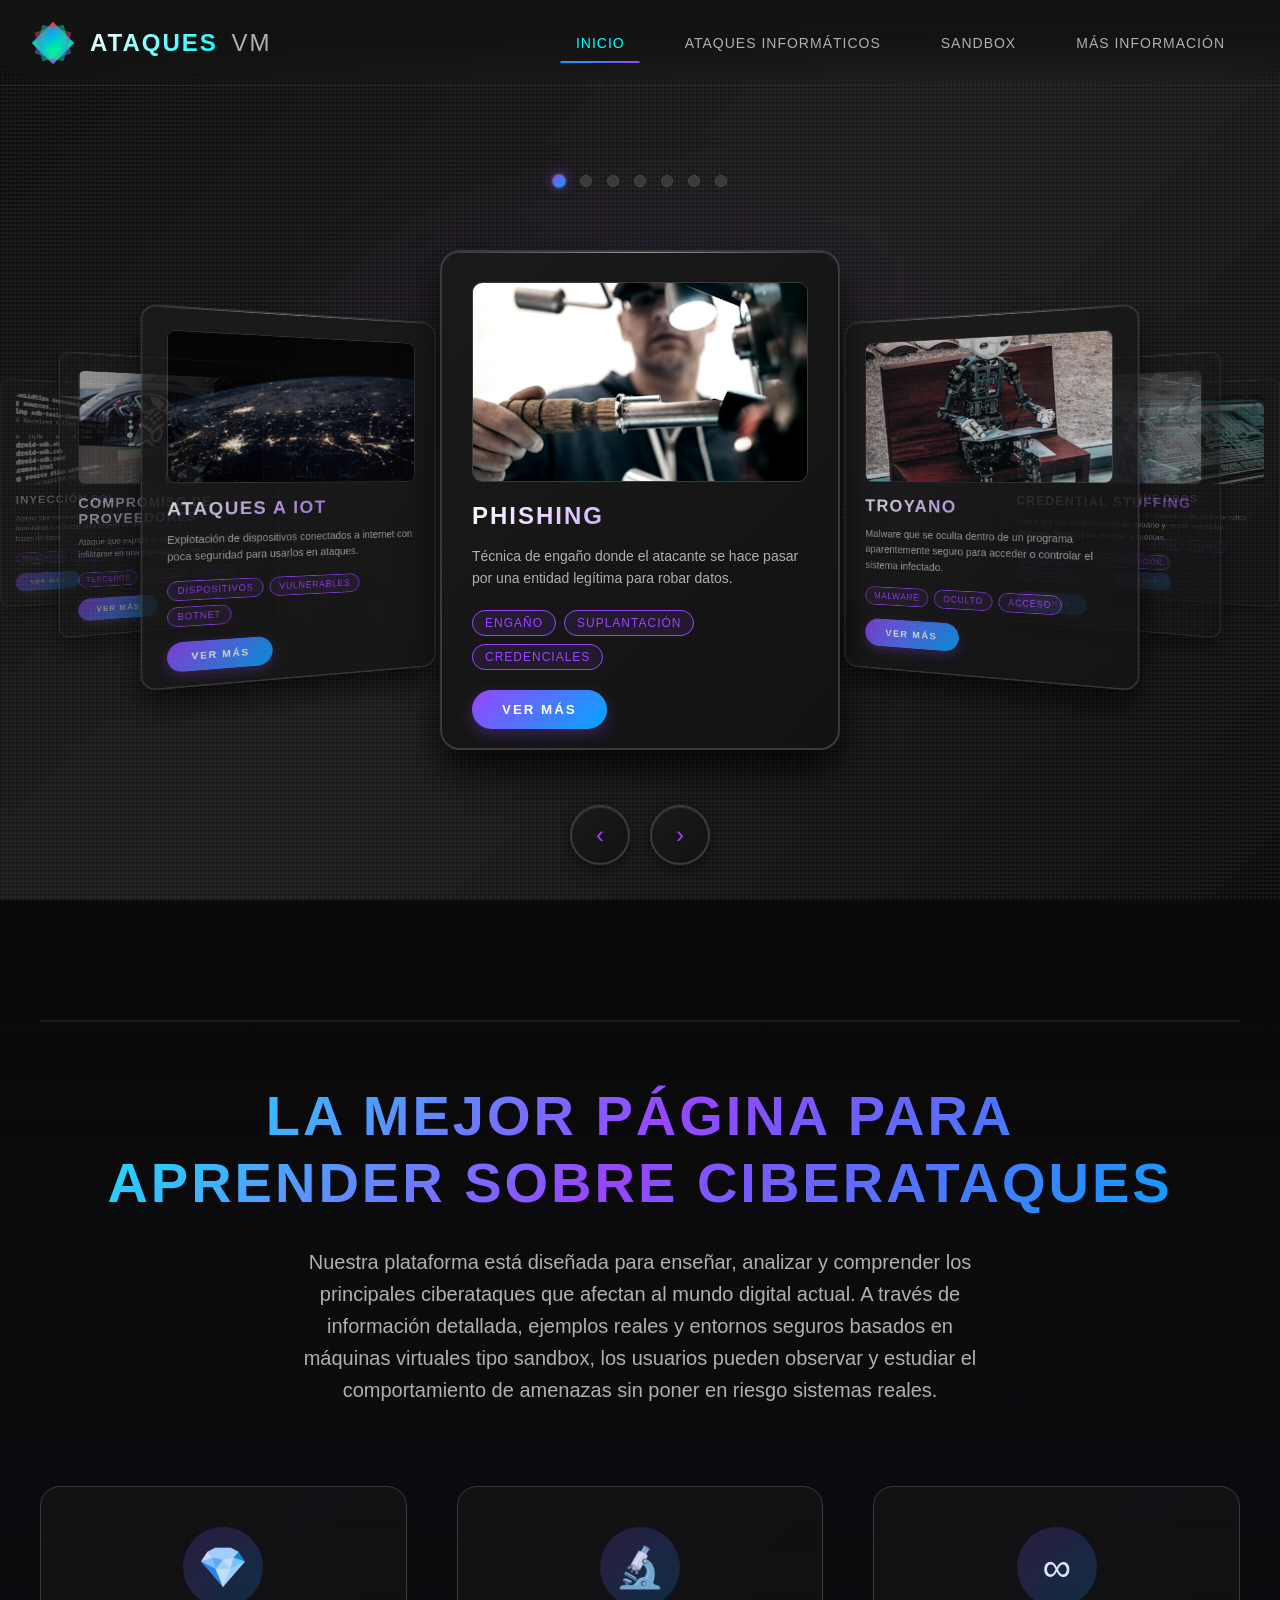
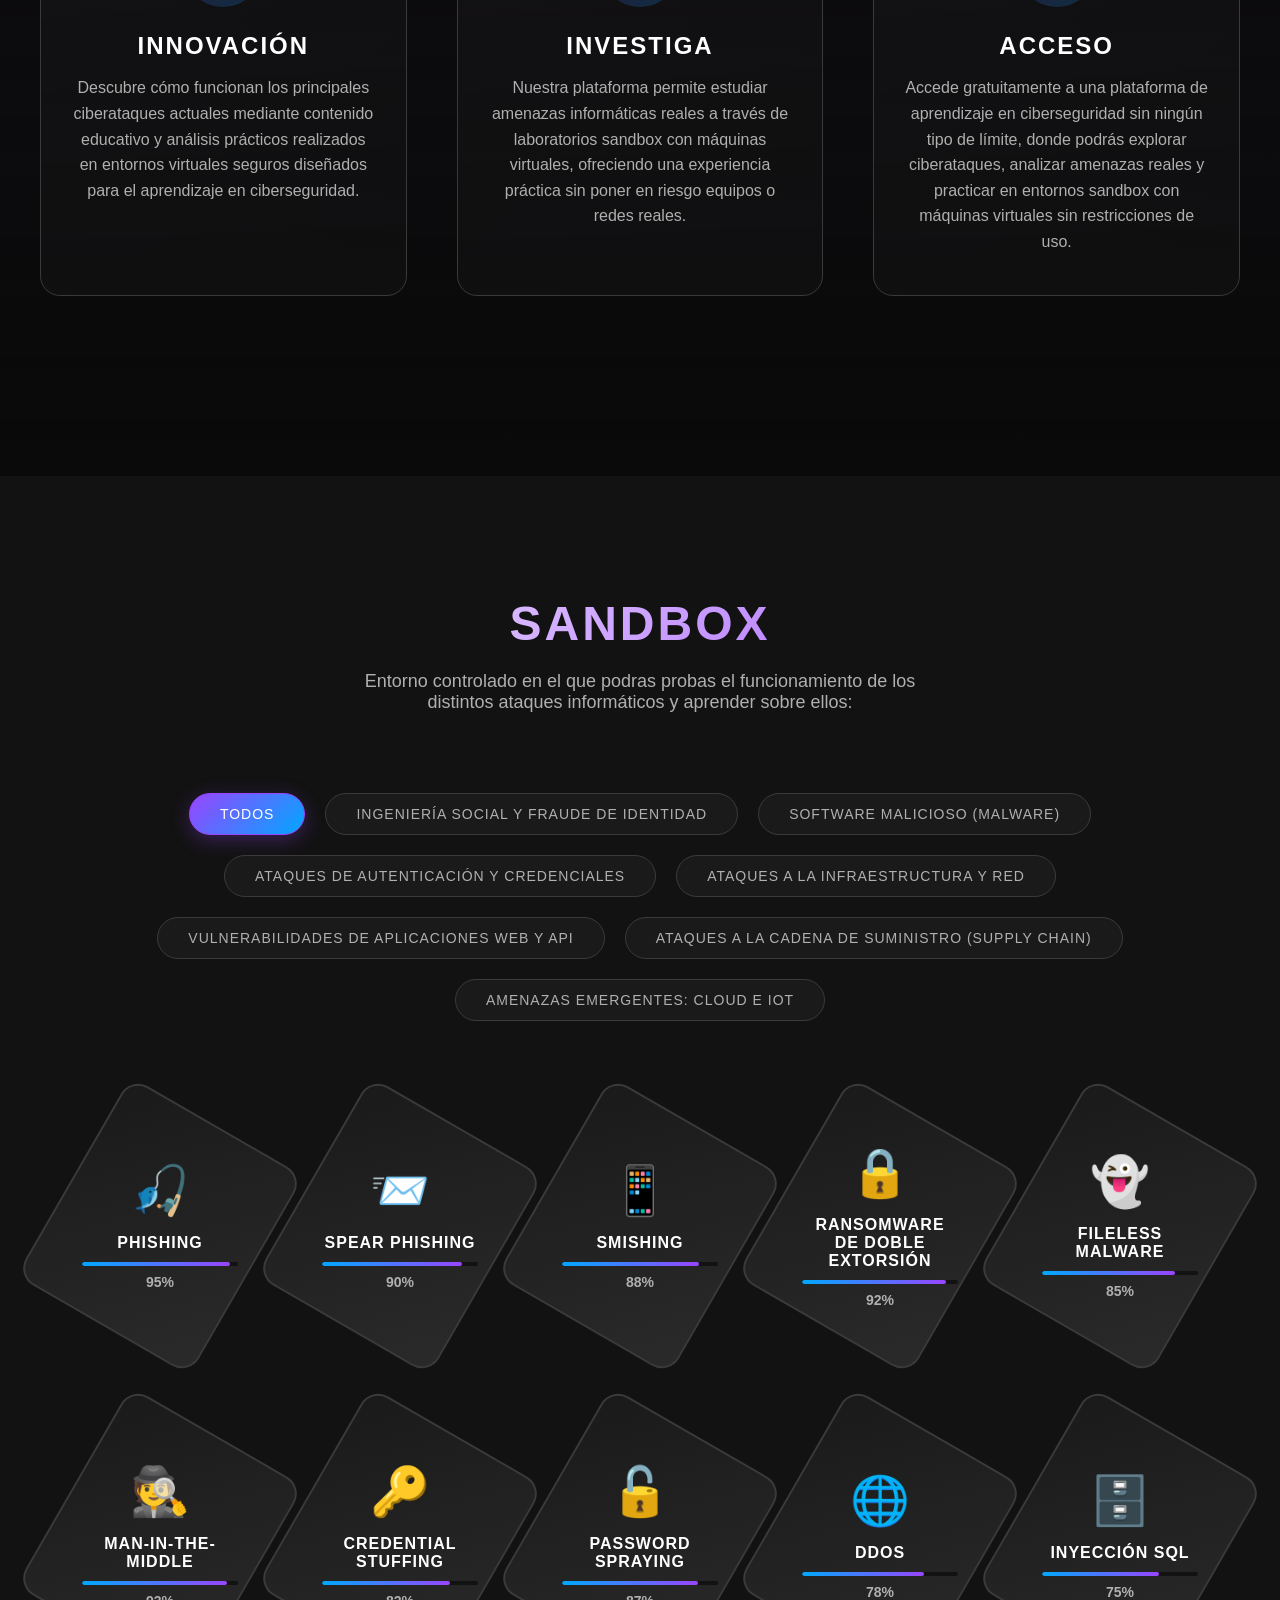
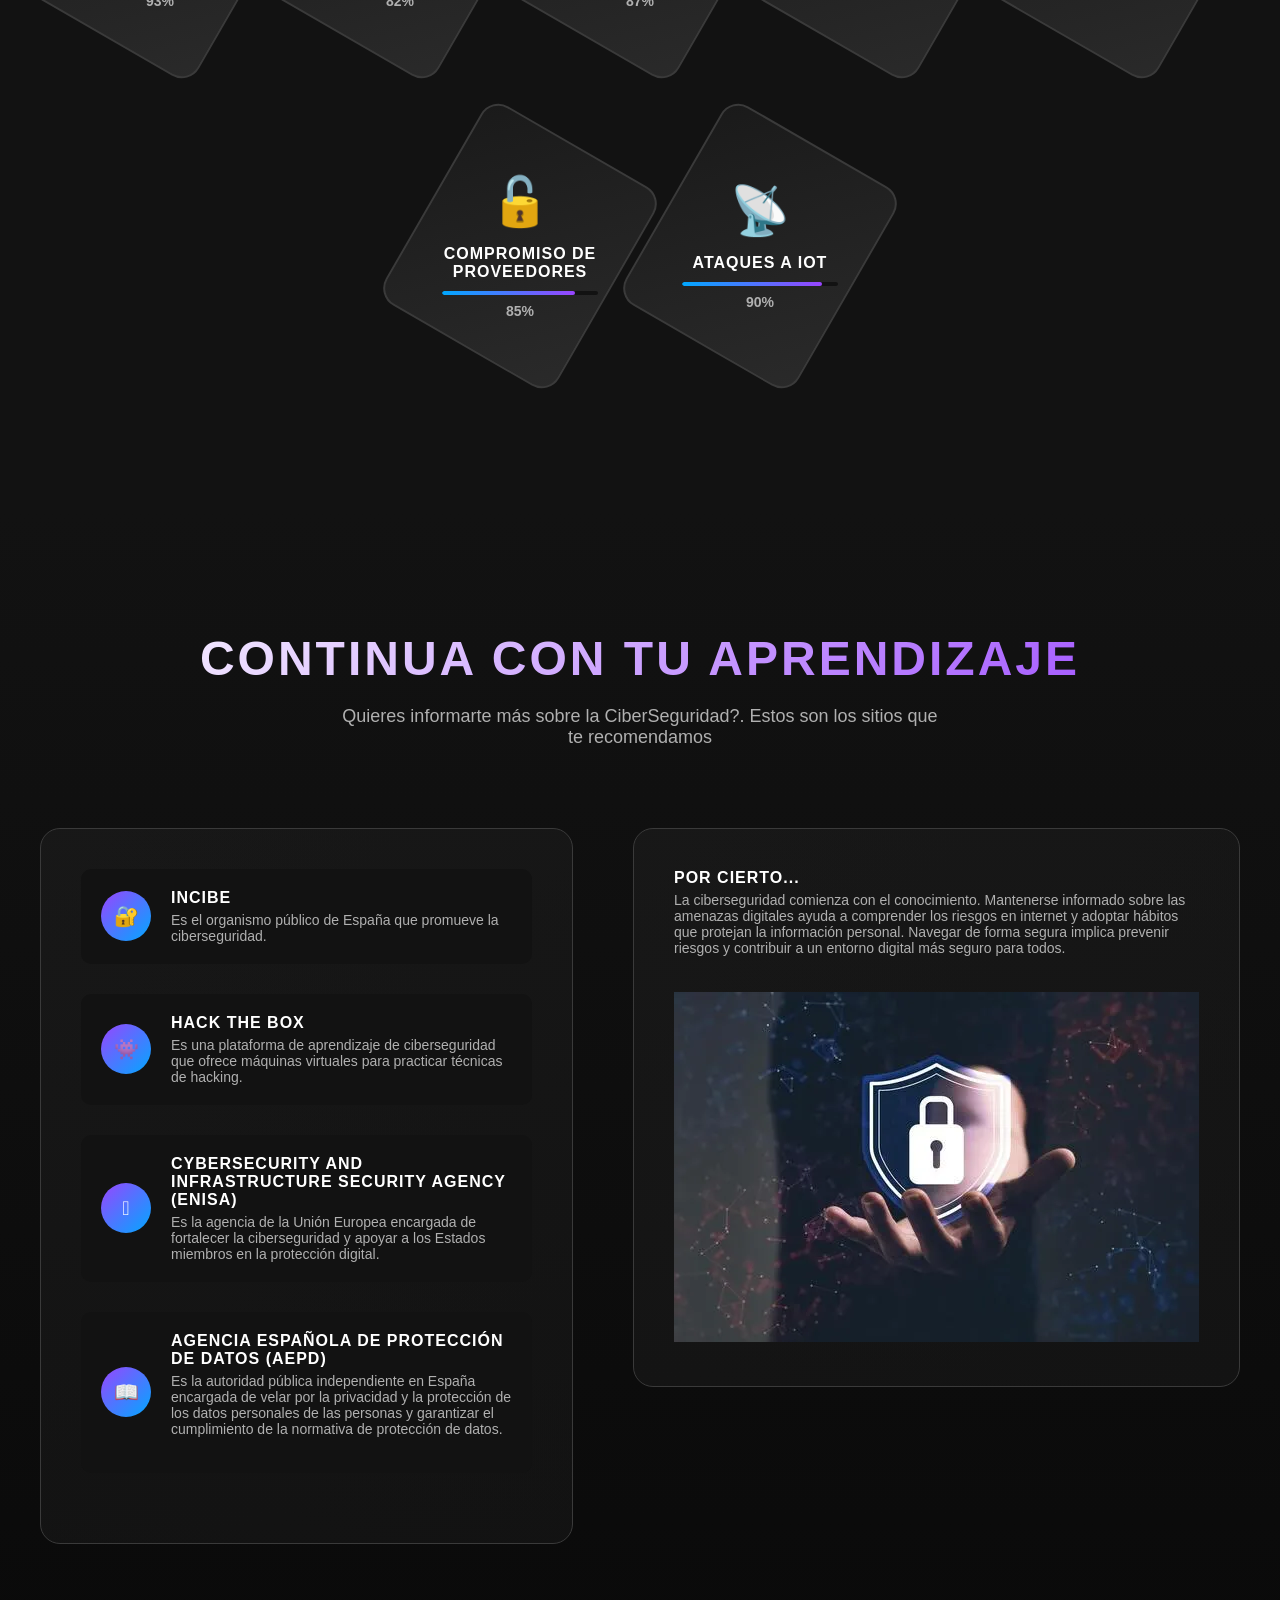
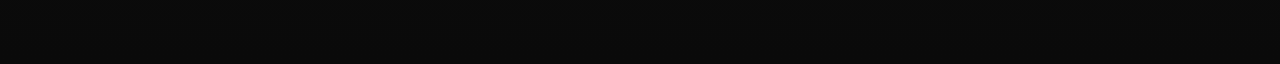
==== index.html @ 15ab9443 "Add files via upload" ====
<!DOCTYPE html>
<html lang="en">
<head>
    <meta charset="UTF-8">
    <meta name="viewport" content="width=device-width, initial-scale=1.0">
    <title>Ataques, Virus y Proteccion</title>
    <link rel="stylesheet" href="CSS.css">
</head>
<body>
    <div class="loader" id="loader">
        <div class="loader-content">
            <div class="loader-prism">
                <div class="prism-face"></div>
                <div class="prism-face"></div>
                <div class="prism-face"></div>
            </div>
            <div style="color: var(--accent-purple); font-size: 18px; text-transform: uppercase; letter-spacing: 3px;">Refracting Reality...</div>
        </div>
    </div>

    <header class="header" id="header">
        <nav class="nav-container">
            <a href="#home" class="logo">
                <div class="logo-icon">
                    <div class="logo-prism">
                        <div class="prism-shape"></div>
                    </div>
                </div>
                <span class="logo-text">
                    <span class="prism">ATAQUES</span>
                    <span class="flux">VM</span>
                </span>
            </a>
            
            <ul class="nav-menu" id="navMenu">
                <li><a href="#inicio" class="nav-link active">Inicio</a></li>
                <li><a href="#ataques" class="nav-link">Ataques Informáticos</a></li>
                <li><a href="#sandbox" class="nav-link">Sandbox</a></li>
                <li><a href="#info" class="nav-link">Más Información</a></li>
            </ul>
            
            <div class="menu-toggle" id="menuToggle">
                <span></span>
                <span></span>
                <span></span>
            </div>
        </nav>
    </header>

    <section class="hero" id="inicio">
        <div class="carousel-container">
            <div class="carousel" id="carousel">
            </div>
            
            <div class="carousel-controls">
                <button class="carousel-btn" id="prevBtn">‹</button>
                <button class="carousel-btn" id="nextBtn">›</button>
            </div>
            
            <div class="carousel-indicators" id="indicators">
            </div>
        </div>
    </section>

    <section class="philosophy-section" id="ataques">
        <div class="philosophy-container">
            <div class="prism-line"></div>
            
            <h2 class="philosophy-headline">
                La mejor página para<br>aprender sobre CiberAtaques
            </h2>
            
            <p class="philosophy-subheading">
                Nuestra plataforma está diseñada para enseñar, analizar y comprender los principales ciberataques que afectan al mundo digital actual. A través de información detallada, ejemplos reales y entornos seguros basados en máquinas virtuales tipo sandbox, los usuarios pueden observar y estudiar el comportamiento de amenazas sin poner en riesgo sistemas reales.
            </p>
            
            <div class="philosophy-pillars">
                <div class="pillar">
                    <div class="pillar-icon">💎</div>
                    <h3 class="pillar-title">Innovación</h3>
                    <p class="pillar-description">
                        Descubre cómo funcionan los principales ciberataques actuales mediante contenido educativo y análisis prácticos realizados en entornos virtuales seguros diseñados para el aprendizaje en ciberseguridad</a>.
                    </p>
                </div>
                
                <div class="pillar">
                    <div class="pillar-icon">🔬</div>
                    <h3 class="pillar-title">Investiga</h3>
                    <p class="pillar-description">
                        Nuestra plataforma permite estudiar amenazas informáticas reales a través de laboratorios sandbox con máquinas virtuales, ofreciendo una experiencia práctica sin poner en riesgo equipos o redes reales</a>.
                    </p>
                </div>
                
                <div class="pillar">
                    <div class="pillar-icon">∞</div>
                    <h3 class="pillar-title">Acceso</h3>
                    <p class="pillar-description">
                       Accede gratuitamente a una plataforma de aprendizaje en ciberseguridad sin ningún tipo de límite, donde podrás explorar ciberataques, analizar amenazas reales y practicar en entornos sandbox con máquinas virtuales sin restricciones de uso</a>.
                    </p>
                </div>
            </div>
            
            <div class="philosophy-particles" id="particles">
            </div>
        </div>
    </section>
    <section class="skills-section" id="sandbox">
        <div class="skills-container">
            <div class="section-header">
                <h2 class="section-title">Sandbox</h2>
                <p class="section-subtitle">Entorno controlado en el que podras probas el funcionamiento de los distintos ataques informáticos y aprender sobre ellos:</p>
            </div>
            
            <div class="skill-categories">
                <div class="category-tab active" data-category="all">Todos</div>
                <div class="category-tab" data-category="AAA">Ingeniería Social y Fraude de Identidad</div>
                <div class="category-tab" data-category="BBB">Software Malicioso (Malware)</div>
                <div class="category-tab" data-category="CCC">Ataques de Autenticación y Credenciales</div>
                <div class="category-tab" data-category="DDD">Ataques a la Infraestructura y Red</div>
                <div class="category-tab" data-category="GGG">Vulnerabilidades de Aplicaciones Web y API</div>
                <div class="category-tab" data-category="EEE">Ataques a la Cadena de Suministro (Supply Chain)</div>
                <div class="category-tab" data-category="FFF">Amenazas Emergentes: Cloud e IoT</div>
            </div>

            <div class="skills-hexagon-grid" id="skillsGrid">
            </div>
        </div>
    </section>

    <section class="contact-section" id="info">
        <div class="section-header">
            <h2 class="section-title">Continua con tu aprendizaje</h2>
            <p class="section-subtitle">Quieres informarte más sobre la CiberSeguridad?. Estos son los sitios que te recomendamos</p>
        </div>
        
        <div class="contact-container">
            <div class="contact-info">
                <a href="https://www.incibe.es/incibe" target="_blank" class="info-item">
                    <div class="info-icon">🔐</div>
                    <div class="info-text">
                        <h4>INCIBE</h4>
                        <p>Es el organismo público de España que promueve la ciberseguridad.</p>
                    </div>
                </a>
                
                <a href="https://hs.hackthebox.com/" target="_blank" class="info-item">
                    <div class="info-icon">👾</div>
                    <div class="info-text">
                        <h4>Hack The Box</h4>
                        <p>Es una plataforma de aprendizaje de ciberseguridad que ofrece máquinas virtuales para practicar técnicas de hacking.</p>
                    </div>
                </a>
                
                <a href="https://www.enisa.europa.eu/" target="_blank" class="info-item">
                    <div class="info-icon">🫆</div>
                    <div class="info-text">
                        <h4>Cybersecurity and Infrastructure Security Agency (ENISA)</h4>
                        <p>Es la agencia de la Unión Europea encargada de fortalecer la ciberseguridad y apoyar a los Estados miembros en la protección digital.</p>
                    </div>
                </a>
                
                <a href="https://www.aepd.es/" target="_blank" class="info-item">
                    <div class="info-icon">📖</div>
                    <div class="info-text">
                        <h4>Agencia Española de Protección de Datos (AEPD)</h4>
                        <p>Es la autoridad pública independiente en España encargada de velar por la privacidad y la protección de los datos personales de las personas y garantizar el cumplimiento de la normativa de protección de datos.</p>
                    </div>
                </a>
            </div>
            
            <form class="contact-form" id="contactForm">
                    <div class="info-text">
                        <h4>Por cierto...</h4>                       
                        <p>La ciberseguridad comienza con el conocimiento. Mantenerse informado sobre las amenazas digitales ayuda a comprender los riesgos en internet y adoptar hábitos que protejan la información personal. Navegar de forma segura implica prevenir riesgos y contribuir a un entorno digital más seguro para todos.</p>
                       <br></br>
                       <img src="images/security2.png" alt="Ataque">
                    </div>
            </form>
        </div>
    </section>
<script src="JS.js"></script>
</body>
</html>
---- CSS.css ----
@charset "utf-8";


* {
	margin: 0;
	padding: 0;
	box-sizing: border-box;
}

:root {
	--primary-black: #0a0a0a;
	--carbon-dark: #121212;
	--carbon-medium: #1a1a1a;
	--carbon-light: #2a2a2a;
	--metal-dark: #3a3a3a;
	--metal-light: #4a4a4a;
	--accent-red: #ff3333;
	--accent-blue: #00a8ff;
	--accent-green: #00ff88;
	--accent-purple: #9945ff;
	--accent-cyan: #00ffff;
	--text-primary: #ffffff;
	--text-secondary: #b0b0b0;
	--text-dim: #808080;
}

html {
	scroll-behavior: smooth;
}

body {
	font-family: 'Orbitron', 'Rajdhani', sans-serif;
	background: var(--primary-black);
	color: var(--text-primary);
	overflow-x: hidden;
	position: relative;
}

body::before {
	content: '';
	position: fixed;
	top: 0;
	left: 0;
	width: 100%;
	height: 100%;
	background:
		repeating-linear-gradient(0deg,
			transparent,
			transparent 2px,
			rgba(255, 255, 255, 0.03) 2px,
			rgba(255, 255, 255, 0.03) 4px),
		repeating-linear-gradient(90deg,
			transparent,
			transparent 2px,
			rgba(255, 255, 255, 0.03) 2px,
			rgba(255, 255, 255, 0.03) 4px),
		linear-gradient(135deg,
			var(--primary-black) 0%,
			var(--carbon-dark) 25%,
			var(--carbon-medium) 50%,
			var(--carbon-dark) 75%,
			var(--primary-black) 100%);
	z-index: -2;
}


body::after {
	content: '';
	position: fixed;
	top: 0;
	left: 0;
	width: 100%;
	height: 100%;
	background-image:
		linear-gradient(rgba(255, 51, 51, 0.05) 2px, transparent 2px),
		linear-gradient(90deg, rgba(255, 51, 51, 0.05) 2px, transparent 2px);
	background-size: 150px 150px;
	animation: gridMove 20s linear infinite;
	z-index: -1;
	opacity: 0.5;
}

@keyframes gridMove {
	0% {
		transform: translate(0, 0);
	}

	100% {
		transform: translate(150px, 150px);
	}
}


.loader {
	position: fixed;
	top: 0;
	left: 0;
	width: 100%;
	height: 100vh;
	background: var(--primary-black);
	display: flex;
	justify-content: center;
	align-items: center;
	z-index: 10000;
	transition: opacity 0.5s, visibility 0.5s;
}

.loader.hidden {
	opacity: 0;
	visibility: hidden;
}

.loader-content {
	text-align: center;
}

.loader-prism {
	width: 100px;
	height: 100px;
	position: relative;
	margin: 0 auto 30px;
}

.prism-face {
	position: absolute;
	width: 100%;
	height: 100%;
	border: 2px solid transparent;
	transform-origin: center;
	animation: prismRotate 3s linear infinite;
}

.prism-face:nth-child(1) {
	border-image: linear-gradient(45deg, var(--accent-red), var(--accent-blue)) 1;
	animation-delay: 0s;
}

.prism-face:nth-child(2) {
	border-image: linear-gradient(45deg, var(--accent-blue), var(--accent-green)) 1;
	transform: rotate(60deg);
	animation-delay: 0.2s;
}

.prism-face:nth-child(3) {
	border-image: linear-gradient(45deg, var(--accent-green), var(--accent-purple)) 1;
	transform: rotate(120deg);
	animation-delay: 0.4s;
}

@keyframes prismRotate {
	0% {
		transform: rotate(0deg) scale(1);
	}

	50% {
		transform: rotate(180deg) scale(1.2);
	}

	100% {
		transform: rotate(360deg) scale(1);
	}
}

.header {
	position: fixed;
	top: 0;
	width: 100%;
	background: linear-gradient(180deg,
			rgba(18, 18, 18, 0.98) 0%,
			rgba(18, 18, 18, 0.9) 50%,
			rgba(18, 18, 18, 0) 100%);
	backdrop-filter: blur(20px);
	border-bottom: 1px solid rgba(255, 255, 255, 0.1);
	z-index: 1000;
	transition: all 0.3s ease;
}

.header.scrolled {
	background: rgba(18, 18, 18, 0.98);
	backdrop-filter: blur(30px);
	box-shadow: 0 10px 30px rgba(0, 0, 0, 0.8);
}

.nav-container {
	max-width: 1400px;
	margin: 0 auto;
	display: flex;
	justify-content: space-between;
	align-items: center;
	padding: 20px 30px;
}

.logo {
	display: flex;
	align-items: center;
	text-decoration: none;
	position: relative;
}

.logo-icon {
	width: 45px;
	height: 45px;
	margin-right: 15px;
	position: relative;
}

.logo-prism {
	width: 100%;
	height: 100%;
	position: relative;
	display: flex;
	align-items: center;
	justify-content: center;
}

.prism-shape {
	width: 30px;
	height: 30px;
	position: relative;
	transform: rotate(45deg);
	background: linear-gradient(135deg,
			var(--accent-red) 0%,
			var(--accent-blue) 33%,
			var(--accent-green) 66%,
			var(--accent-purple) 100%);
	animation: prismShine 3s ease-in-out infinite;
}

@keyframes prismShine {

	0%,
	100% {
		filter: brightness(1) hue-rotate(0deg);
		transform: rotate(45deg) scale(1);
	}

	50% {
		filter: brightness(1.5) hue-rotate(10deg);
		transform: rotate(45deg) scale(1.1);
	}
}

.prism-shape::before,
.prism-shape::after {
	content: '';
	position: absolute;
	width: 100%;
	height: 100%;
	background: inherit;
	opacity: 0.5;
}

.prism-shape::before {
	transform: rotate(60deg);
}

.prism-shape::after {
	transform: rotate(-60deg);
}

.logo-text {
	font-size: 24px;
	font-weight: 900;
	letter-spacing: 2px;
	text-transform: uppercase;
}

.logo-text .prism {
	background: linear-gradient(135deg, var(--text-primary), var(--accent-cyan));
	-webkit-background-clip: text;
	-webkit-text-fill-color: transparent;
	background-clip: text;
}

.logo-text .flux {
	color: var(--text-secondary);
	font-weight: 300;
	margin-left: 5px;
}

.nav-menu {
	display: flex;
	list-style: none;
	gap: 10px;
	align-items: center;
}

.nav-menu a {
	color: var(--text-secondary);
	text-decoration: none;
	padding: 12px 25px;
	transition: all 0.3s ease;
	position: relative;
	text-transform: uppercase;
	font-weight: 500;
	letter-spacing: 1px;
	font-size: 14px;
}

.nav-menu a::before {
	content: '';
	position: absolute;
	bottom: 0;
	left: 50%;
	transform: translateX(-50%);
	width: 0;
	height: 2px;
	background: linear-gradient(90deg, var(--accent-blue), var(--accent-purple));
	transition: width 0.3s ease;
}

.nav-menu a:hover {
	color: var(--text-primary);
}

.nav-menu a:hover::before,
.nav-menu a.active::before {
	width: 80%;
}

.nav-menu a.active {
	color: var(--accent-cyan);
}

.menu-toggle {
	display: none;
	flex-direction: column;
	cursor: pointer;
	padding: 5px;
}

.menu-toggle span {
	width: 30px;
	height: 3px;
	background: linear-gradient(90deg, var(--accent-blue), var(--accent-purple));
	margin: 3px 0;
	transition: 0.3s;
	border-radius: 2px;
}

.menu-toggle.active span:nth-child(1) {
	transform: rotate(-45deg) translate(-5px, 6px);
}

.menu-toggle.active span:nth-child(2) {
	opacity: 0;
}

.menu-toggle.active span:nth-child(3) {
	transform: rotate(45deg) translate(-5px, -6px);
}

.hero {
	min-height: 100vh;
	display: flex;
	align-items: center;
	justify-content: center;
	position: relative;
	padding: 120px 20px 80px;
	background: radial-gradient(ellipse at center,
			rgba(153, 69, 255, 0.1) 0%,
			transparent 50%);
}

.carousel-container {
	width: 100%;
	max-width: 1600px;
	height: 650px;
	perspective: 1200px;
	position: relative;
	padding-top: 60px;
}

.carousel {
	width: 100%;
	height: 100%;
	position: relative;
	transform-style: preserve-3d;
}

.carousel-item {
	position: absolute;
	width: 400px;
	height: 500px;
	left: 50%;
	top: 50%;
	transform-style: preserve-3d;
	transition: all 0.8s cubic-bezier(0.4, 0.0, 0.2, 1);
	cursor: pointer;
	transform-origin: center center;
}

.carousel-item .card {
	width: 100%;
	height: 100%;
	background: linear-gradient(135deg, var(--carbon-medium), var(--carbon-dark));
	border: 2px solid var(--metal-dark);
	border-radius: 20px;
	padding: 30px;
	position: relative;
	overflow: hidden;
	box-shadow:
		0 20px 40px rgba(0, 0, 0, 0.8),
		inset 0 1px 0 rgba(255, 255, 255, 0.1);
}

.carousel-item .card::before {
	content: '';
	position: absolute;
	top: 0;
	left: 0;
	right: 0;
	height: 1px;
	background: linear-gradient(90deg,
			transparent,
			rgba(255, 255, 255, 0.5),
			transparent);
	animation: scanline 3s linear infinite;
}

@keyframes scanline {
	0% {
		transform: translateY(0);
	}

	100% {
		transform: translateY(500px);
	}
}

.card-number {
	position: absolute;
	top: 20px;
	right: 30px;
	font-size: 72px;
	font-weight: 900;
	color: rgba(153, 69, 255, 0.1);
	font-family: 'Orbitron', monospace;
}

.card-image {
	width: 100%;
	height: 200px;
	background: var(--carbon-dark);
	border-radius: 10px;
	margin-bottom: 20px;
	overflow: hidden;
	position: relative;
	border: 1px solid var(--metal-dark);
}

.card-image img {
	width: 100%;
	height: 100%;
	object-fit: cover;
	filter: grayscale(50%) contrast(1.2);
	transition: all 0.5s ease;
}

.carousel-item:hover .card-image img {
	filter: grayscale(0%) contrast(1.3);
	transform: scale(1.1);
}

.card-title {
	font-size: 24px;
	font-weight: 700;
	margin-bottom: 15px;
	text-transform: uppercase;
	letter-spacing: 2px;
	background: linear-gradient(135deg, var(--text-primary), var(--accent-purple));
	-webkit-background-clip: text;
	-webkit-text-fill-color: transparent;
	background-clip: text;
}

.card-description {
	color: var(--text-secondary);
	line-height: 1.6;
	margin-bottom: 20px;
	font-size: 14px;
}

.card-tech {
	display: flex;
	flex-wrap: wrap;
	gap: 8px;
	margin-bottom: 20px;
}

.tech-badge {
	padding: 5px 12px;
	background: rgba(153, 69, 255, 0.1);
	border: 1px solid var(--accent-purple);
	border-radius: 20px;
	font-size: 12px;
	color: var(--accent-purple);
	text-transform: uppercase;
	letter-spacing: 1px;
}

.card-cta {
	padding: 12px 30px;
	background: linear-gradient(135deg, var(--accent-purple), var(--accent-blue));
	border: none;
	border-radius: 30px;
	color: var(--text-primary);
	font-weight: 700;
	text-transform: uppercase;
	letter-spacing: 2px;
	cursor: pointer;
	transition: all 0.3s ease;
	box-shadow: 0 5px 15px rgba(153, 69, 255, 0.3);
}

.card-cta:hover {
	transform: translateY(-2px);
	box-shadow: 0 8px 25px rgba(153, 69, 255, 0.5);
}

.carousel-controls {
	position: absolute;
	bottom: -70px;
	left: 50%;
	transform: translateX(-50%);
	display: flex;
	gap: 20px;
	z-index: 100;
}

.carousel-btn {
	width: 60px;
	height: 60px;
	background: linear-gradient(135deg, var(--carbon-medium), var(--carbon-dark));
	border: 2px solid var(--metal-dark);
	border-radius: 50%;
	color: var(--accent-purple);
	font-size: 24px;
	cursor: pointer;
	transition: all 0.3s ease;
	display: flex;
	align-items: center;
	justify-content: center;
	box-shadow:
		0 5px 15px rgba(0, 0, 0, 0.5),
		inset 0 1px 0 rgba(255, 255, 255, 0.1);
}

.carousel-btn:hover {
	border-color: var(--accent-purple);
	box-shadow:
		0 8px 25px rgba(153, 69, 255, 0.3),
		inset 0 1px 0 rgba(255, 255, 255, 0.2);
	transform: scale(1.1);
}

.carousel-indicators {
	position: absolute;
	top: 30px;
	left: 50%;
	transform: translateX(-50%);
	display: flex;
	gap: 15px;
	z-index: 100;
}

.indicator {
	width: 12px;
	height: 12px;
	background: var(--metal-dark);
	border: 1px solid var(--metal-light);
	border-radius: 50%;
	cursor: pointer;
	transition: all 0.3s ease;
}

.indicator.active {
	background: linear-gradient(135deg, var(--accent-purple), var(--accent-blue));
	box-shadow: 0 0 10px rgba(153, 69, 255, 0.5);
	transform: scale(1.3);
}

.philosophy-section {
	padding: 120px 30px;
	background: linear-gradient(180deg,
			var(--primary-black) 0%,
			rgba(153, 69, 255, 0.02) 50%,
			var(--primary-black) 100%);
	position: relative;
	overflow: hidden;
}

.philosophy-container {
	max-width: 1200px;
	margin: 0 auto;
	text-align: center;
}

.prism-line {
	width: 100%;
	height: 2px;
	margin: 0 auto 60px;
	position: relative;
	overflow: hidden;
	background: var(--carbon-medium);
}

.prism-line::before {
	content: '';
	position: absolute;
	top: 0;
	left: -100%;
	width: 100%;
	height: 100%;
	background: linear-gradient(90deg,
			transparent,
			var(--accent-red) 20%,
			var(--accent-blue) 40%,
			var(--accent-green) 60%,
			var(--accent-purple) 80%,
			transparent);

	animation: prismSweep 4s ease-in-out infinite;
}

@keyframes prismSweep {
	0% {
		left: -100%;
	}

	100% {
		left: 100%;
	}
}

.philosophy-headline {
	font-size: 56px;
	font-weight: 900;
	text-transform: uppercase;
	letter-spacing: 3px;
	margin-bottom: 30px;
	line-height: 1.2;
	background: linear-gradient(135deg,
			var(--accent-cyan) 0%,
			var(--accent-purple) 25%,
			var(--accent-blue) 50%,
			var(--accent-green) 75%,
			var(--accent-cyan) 100%);
	-webkit-background-clip: text;
	-webkit-text-fill-color: transparent;
	background-clip: text;
	background-size: 200% 200%;
	animation: gradientFlow 5s ease infinite;
}

@keyframes gradientFlow {
	0% {
		background-position: 0% 50%;
	}

	50% {
		background-position: 100% 50%;
	}

	100% {
		background-position: 0% 50%;
	}
}

.philosophy-subheading {
	font-size: 20px;
	color: var(--text-secondary);
	max-width: 700px;
	margin: 0 auto 80px;
	line-height: 1.6;
	font-weight: 300;
}

.philosophy-pillars {
	display: grid;
	grid-template-columns: repeat(auto-fit, minmax(300px, 1fr));
	gap: 50px;
	margin-bottom: 60px;
}

.pillar {
	position: relative;
	padding: 40px 30px;
	background: linear-gradient(135deg,
			rgba(42, 42, 42, 0.2),
			rgba(26, 26, 26, 0.3));
	border: 1px solid var(--metal-dark);
	border-radius: 20px;
	transition: all 0.4s ease;
	overflow: hidden;
}

.pillar::before {
	content: '';
	position: absolute;
	top: 0;
	left: 0;
	width: 100%;
	height: 2px;
	background: linear-gradient(90deg,
			var(--accent-purple),
			var(--accent-blue),
			var(--accent-green));
	transform: scaleX(0);
	transition: transform 0.4s ease;
}

.pillar:hover::before {
	transform: scaleX(1);
}

.pillar:hover {
	transform: translateY(-10px);
	border-color: var(--accent-purple);
	box-shadow: 0 20px 40px rgba(153, 69, 255, 0.2);
	background: linear-gradient(135deg,
			rgba(153, 69, 255, 0.05),
			rgba(26, 26, 26, 0.3));
}

.pillar-icon {
	width: 80px;
	height: 80px;
	margin: 0 auto 25px;
	display: flex;
	align-items: center;
	justify-content: center;
	font-size: 40px;
	position: relative;
}

.pillar-icon::before {
	content: '';
	position: absolute;
	width: 100%;
	height: 100%;
	background: linear-gradient(135deg, var(--accent-purple), var(--accent-blue));
	border-radius: 50%;
	opacity: 0.2;
	animation: pulse 3s ease-in-out infinite;
}

@keyframes pulse {

	0%,
	100% {
		transform: scale(1);
		opacity: 0.2;
	}

	50% {
		transform: scale(1.2);
		opacity: 0.1;
	}
}

.pillar-title {
	font-size: 24px;
	font-weight: 700;
	text-transform: uppercase;
	letter-spacing: 2px;
	margin-bottom: 15px;
	color: var(--text-primary);
}

.pillar-description {
	font-size: 16px;
	color: var(--text-secondary);
	line-height: 1.6;
}
.pillar-description a {
	color: var(--accent-cyan);
	text-decoration: none;
	transition: all 0.3s ease;
	position: relative;
}

.pillar-description a::after {
	content: '';
	position: absolute;
	bottom: -2px;
	left: 0;
	width: 0;
	height: 1px;
	background: var(--accent-cyan);
	transition: width 0.3s ease;
}

.pillar-description a:hover {
	color: var(--accent-purple);
}

.pillar-description a:hover::after {
	width: 100%;
}

.philosophy-particles {
	position: absolute;
	width: 100%;
	height: 100%;
	top: 0;
	left: 0;
	overflow: hidden;
	pointer-events: none;
}

.particle {
	position: absolute;
	width: 4px;
	height: 4px;
	background: linear-gradient(135deg, var(--accent-cyan), var(--accent-purple));
	border-radius: 50%;
	opacity: 0;
	animation: float-particle 20s infinite linear;
}

@keyframes float-particle {
	0% {
		transform: translateY(0) rotate(0deg);
		opacity: 0;
	}

	5% {
		opacity: 1;
	}

	95% {
		opacity: 1;
	}

	100% {
		transform: translateY(-100vh) rotate(720deg);
		opacity: 0;
	}
}

.stats-section {
	padding: 120px 30px;
	background: linear-gradient(180deg,
			var(--primary-black) 0%,
			var(--carbon-dark) 50%,
			var(--primary-black) 100%);
	position: relative;
}

.stats-grid {
	max-width: 1200px;
	margin: 0 auto;
	display: grid;
	grid-template-columns: repeat(auto-fit, minmax(250px, 1fr));
	gap: 40px;
}

.stat-card {
	background: linear-gradient(135deg,
			rgba(42, 42, 42, 0.5),
			rgba(26, 26, 26, 0.8));
	border: 1px solid var(--metal-dark);
	border-radius: 15px;
	padding: 40px 30px;
	text-align: center;
	position: relative;
	overflow: hidden;
	transition: all 0.3s ease;
}

.stat-card::before {
	content: '';
	position: absolute;
	top: 0;
	left: -100%;
	width: 100%;
	height: 2px;
	background: linear-gradient(90deg,
			transparent,
			var(--accent-purple),
			transparent);
	animation: none;
}

.stat-card:hover::before {
	animation: slideRight 0.5s ease forwards;
}

@keyframes slideRight {
	0% {
		left: -100%;
	}

	100% {
		left: 100%;
	}
}

.stat-card:hover {
	transform: translateY(-5px);
	border-color: var(--accent-purple);
	box-shadow: 0 15px 35px rgba(153, 69, 255, 0.2);
}

.stat-icon {
	width: 80px;
	height: 80px;
	background: linear-gradient(135deg, var(--accent-purple), var(--accent-blue));
	border-radius: 50%;
	display: flex;
	align-items: center;
	justify-content: center;
	margin: 0 auto 20px;
	font-size: 36px;
	color: var(--text-primary);
	box-shadow: 0 10px 25px rgba(153, 69, 255, 0.3);
}

.stat-number {
	font-size: 48px;
	font-weight: 900;
	color: var(--text-primary);
	margin-bottom: 10px;
	font-family: 'Orbitron', monospace;
}

.stat-label {
	font-size: 14px;
	color: var(--text-secondary);
	text-transform: uppercase;
	letter-spacing: 2px;
	margin-bottom: 15px;
}

.stat-description {
	font-size: 13px;
	color: var(--text-dim);
	line-height: 1.5;
	padding: 0 10px;
}

.skills-section {
	padding: 120px 30px;
	background: var(--carbon-dark);
	position: relative;
	overflow: hidden;
}

.skills-container {
	max-width: 1200px;
	margin: 0 auto;
}

.section-header {
	text-align: center;
	margin-bottom: 80px;
}

.section-title {
	font-size: 48px;
	font-weight: 900;
	text-transform: uppercase;
	letter-spacing: 3px;
	margin-bottom: 20px;
	background: linear-gradient(135deg, var(--text-primary), var(--accent-purple));
	-webkit-background-clip: text;
	-webkit-text-fill-color: transparent;
	background-clip: text;
}

.section-subtitle {
	color: var(--text-secondary);
	font-size: 18px;
	max-width: 600px;
	margin: 0 auto;
}

.skills-hexagon-grid {
	display: flex;
	flex-wrap: wrap;
	justify-content: center;
	gap: 20px;
	margin-top: 60px;
}

.skill-hexagon {
	width: 200px;
	height: 230px;
	position: relative;
	margin: 30px 10px;
	cursor: pointer;
	transition: all 0.3s ease;
}

.skill-hexagon:hover {
	transform: translateY(-10px);
}

.hexagon-inner {
	width: 100%;
	height: 100%;
	position: relative;
	transform: rotate(30deg);
	overflow: hidden;
	border-radius: 20px;
	background: linear-gradient(135deg, var(--carbon-medium), var(--carbon-light));
	border: 2px solid var(--metal-dark);
}

.skill-hexagon:hover .hexagon-inner {
	border-color: var(--accent-purple);
	box-shadow: 0 0 30px rgba(153, 69, 255, 0.5);
}

.hexagon-content {
	position: absolute;
	width: 100%;
	height: 100%;
	top: 0;
	left: 0;
	transform: rotate(-30deg);
	display: flex;
	flex-direction: column;
	align-items: center;
	justify-content: center;
	padding: 20px;
}

.skill-icon-hex {
	font-size: 48px;
	margin-bottom: 15px;
	color: var(--accent-purple);
	animation: float 3s ease-in-out infinite;
}

@keyframes float {

	0%,
	100% {
		transform: translateY(0);
	}

	50% {
		transform: translateY(-10px);
	}
}

.skill-name-hex {
	font-size: 16px;
	font-weight: 700;
	text-transform: uppercase;
	letter-spacing: 1px;
	color: var(--text-primary);
	margin-bottom: 10px;
	text-align: center;
}

.skill-level {
	width: 100%;
	height: 4px;
	background: var(--carbon-dark);
	border-radius: 2px;
	overflow: hidden;
	position: relative;
}

.skill-level-fill {
	height: 100%;
	background: linear-gradient(90deg, var(--accent-blue), var(--accent-purple));
	border-radius: 2px;
	position: relative;
	animation: fillLevel 2s ease-out;
}

@keyframes fillLevel {
	0% {
		width: 0;
	}
}

.skill-percentage-hex {
	font-size: 14px;
	color: var(--text-secondary);
	margin-top: 8px;
	font-weight: 600;
}

.skill-categories {
	display: flex;
	justify-content: center;
	gap: 20px;
	margin-bottom: 40px;
	flex-wrap: wrap;
}

.category-tab {
	padding: 12px 30px;
	background: var(--carbon-medium);
	border: 1px solid var(--metal-dark);
	border-radius: 30px;
	color: var(--text-secondary);
	cursor: pointer;
	transition: all 0.3s ease;
	text-transform: uppercase;
	font-size: 14px;
	letter-spacing: 1px;
}

.category-tab:hover {
	background: rgba(153, 69, 255, 0.1);
	border-color: var(--accent-purple);
	color: var(--text-primary);
}

.category-tab.active {
	background: linear-gradient(135deg, var(--accent-purple), var(--accent-blue));
	border-color: var(--accent-purple);
	color: var(--text-primary);
	box-shadow: 0 5px 20px rgba(153, 69, 255, 0.3);
}

.contact-section {
	padding: 120px 30px;
	background: linear-gradient(180deg,
			var(--carbon-dark) 0%,
			var(--primary-black) 100%);
	position: relative;
}

.contact-container {
	max-width: 1200px;
	margin: 0 auto;
	display: grid;
	grid-template-columns: 1fr 1fr;
	gap: 60px;
	align-items: start;
}

.contact-info {
	padding: 40px;
	background: linear-gradient(135deg,
			rgba(42, 42, 42, 0.3),
			rgba(26, 26, 26, 0.5));
	border: 1px solid var(--metal-dark);
	border-radius: 20px;
}

.info-item {
	display: flex;
	align-items: center;
	margin-bottom: 30px;
	padding: 20px;
	background: var(--carbon-dark);
	border-radius: 10px;
	transition: all 0.3s ease;
	text-decoration: none;
	cursor: pointer;
	position: relative;
	overflow: hidden;
}

.info-item::before {
	content: '';
	position: absolute;
	top: 0;
	left: -100%;
	width: 100%;
	height: 100%;
	background: linear-gradient(90deg,
			transparent,
			rgba(153, 69, 255, 0.1),
			transparent);
	transition: left 0.5s ease;
}

.info-item:hover::before {
	left: 100%;
}

.info-item:hover {
	transform: translateX(10px);
	background: rgba(153, 69, 255, 0.1);
	box-shadow: 0 5px 20px rgba(153, 69, 255, 0.2);
}

a.info-item {
	color: inherit;
	text-decoration: none;
}

.info-icon {
	width: 50px;
	height: 50px;
	background: linear-gradient(135deg, var(--accent-purple), var(--accent-blue));
	border-radius: 50%;
	display: flex;
	align-items: center;
	justify-content: center;
	margin-right: 20px;
	color: var(--text-primary);
	font-size: 20px;
	flex-shrink: 0;
	transition: all 0.3s ease;
}

.info-item:hover .info-icon {
	transform: scale(1.1) rotate(10deg);
	box-shadow: 0 8px 25px rgba(153, 69, 255, 0.4);
}

.info-text h4 {
	color: var(--text-primary);
	margin-bottom: 5px;
	font-size: 16px;
	text-transform: uppercase;
	letter-spacing: 1px;
	transition: all 0.3s ease;
}

.info-item:hover .info-text h4 {
	color: var(--accent-cyan);
}

.info-text p {
	color: var(--text-secondary);
	font-size: 14px;
	transition: all 0.3s ease;
}

.info-item:hover .info-text p {
	color: var(--text-primary);
}

.info-item[target="_blank"] .info-text p::after {
	content: ' ↗';
	font-size: 12px;
	opacity: 0;
	transition: opacity 0.3s ease;
}

.info-item[target="_blank"]:hover .info-text p::after {
	opacity: 1;
}

.contact-form {
	padding: 40px;
	background: linear-gradient(135deg,
			rgba(42, 42, 42, 0.3),
			rgba(26, 26, 26, 0.5));
	border: 1px solid var(--metal-dark);
	border-radius: 20px;
}

.form-group {
	margin-bottom: 25px;
}

.form-group label {
	display: block;
	color: var(--text-secondary);
	margin-bottom: 10px;
	text-transform: uppercase;
	font-size: 12px;
	letter-spacing: 1px;
}

.form-group input,
.form-group textarea {
	width: 100%;
	padding: 15px;
	background: var(--carbon-dark);
	border: 1px solid var(--metal-dark);
	border-radius: 8px;
	color: var(--text-primary);
	font-size: 14px;
	transition: all 0.3s ease;
}

.form-group input:focus,
.form-group textarea:focus {
	outline: none;
	border-color: var(--accent-purple);
	box-shadow: 0 0 10px rgba(153, 69, 255, 0.2);
}

.form-group textarea {
	resize: vertical;
	min-height: 120px;
}

.submit-btn {
	width: 100%;
	padding: 15px;
	background: linear-gradient(135deg, var(--accent-purple), var(--accent-blue));
	border: none;
	border-radius: 8px;
	color: var(--text-primary);
	font-size: 16px;
	font-weight: 700;
	text-transform: uppercase;
	letter-spacing: 2px;
	cursor: pointer;
	transition: all 0.3s ease;
	box-shadow: 0 5px 15px rgba(153, 69, 255, 0.3);
}

.submit-btn:hover {
	transform: translateY(-3px);
	box-shadow: 0 8px 25px rgba(153, 69, 255, 0.5);
}

/* Footer */
.footer {
	padding: 60px 30px 30px;
	background: var(--primary-black);
	border-top: 1px solid var(--metal-dark);
	position: relative;
}

.footer-content {
	max-width: 1200px;
	margin: 0 auto;
	display: grid;
	grid-template-columns: 2fr 1fr 1fr 1fr;
	gap: 40px;
	margin-bottom: 40px;
}

.footer-brand {
	display: flex;
	flex-direction: column;
	gap: 20px;
}

.footer-logo {
	display: flex;
	align-items: center;
	margin-bottom: 15px;
}

.footer-description {
	color: var(--text-secondary);
	line-height: 1.6;
	font-size: 14px;
}

.footer-social {
	display: flex;
	gap: 15px;
}

.social-icon {
	width: 40px;
	height: 40px;
	background: var(--carbon-medium);
	border: 1px solid var(--metal-dark);
	border-radius: 50%;
	display: flex;
	align-items: center;
	justify-content: center;
	color: var(--text-secondary);
	text-decoration: none;
	transition: all 0.3s ease;
}

.social-icon:hover {
	background: linear-gradient(135deg, var(--accent-purple), var(--accent-blue));
	border-color: var(--accent-purple);
	color: var(--text-primary);
	transform: translateY(-3px);
	box-shadow: 0 5px 15px rgba(153, 69, 255, 0.3);
}

.footer-section h4 {
	color: var(--text-primary);
	margin-bottom: 20px;
	text-transform: uppercase;
	letter-spacing: 1px;
	font-size: 16px;
}

.footer-links {
	display: flex;
	flex-direction: column;
	gap: 10px;
}

.footer-links a {
	color: var(--text-secondary);
	text-decoration: none;
	transition: all 0.3s ease;
	font-size: 14px;
}

.footer-links a:hover {
	color: var(--accent-purple);
	padding-left: 10px;
}

.footer-bottom {
	padding-top: 30px;
	border-top: 1px solid var(--metal-dark);
	display: flex;
	justify-content: space-between;
	align-items: center;
	max-width: 1200px;
	margin: 0 auto;
}

.copyright {
	color: var(--text-dim);
	font-size: 14px;
}

.footer-credits {
	color: var(--text-dim);
	font-size: 14px;
}

.footer-credits a {
	color: var(--accent-purple);
	text-decoration: none;
}

.footer-credits a:hover {
	text-decoration: underline;
}

@media (max-width: 1024px) {
	.carousel-item {
		width: 350px;
		height: 480px;
	}

	.carousel-controls {
		bottom: -60px;
	}

	.card-image {
		height: 170px;
	}

	.card-title {
		font-size: 22px;
	}

	.card-description {
		font-size: 13px;
	}

	.philosophy-pillars {
		grid-template-columns: 1fr;
	}

	.contact-container {
		grid-template-columns: 1fr;
	}

	.footer-content {
		grid-template-columns: repeat(2, 1fr);
	}
}

@media (max-width: 768px) {
	.menu-toggle {
		display: flex;
	}

	.nav-menu {
		position: fixed;
		left: -100%;
		top: 85px;
		flex-direction: column;
		background: rgba(18, 18, 18, 0.98);
		width: 100%;
		text-align: center;
		transition: 0.3s;
		padding: 40px 0;
		border-bottom: 1px solid var(--metal-dark);
		gap: 0;
	}

	.nav-menu li {
		margin: 15px 0;
	}

	.nav-menu a {
		display: block;
		padding: 15px 30px;
		font-size: 16px;
	}

	.nav-menu.active {
		left: 0;
	}

	.carousel-item {
		width: 300px;
		height: 460px;
	}

	.carousel-item .card {
		padding: 20px;
	}

	.card-image {
		height: 150px;
		margin-bottom: 15px;
	}

	.card-title {
		font-size: 20px;
		margin-bottom: 12px;
	}

	.card-description {
		font-size: 13px;
		margin-bottom: 15px;
	}

	.card-tech {
		margin-bottom: 15px;
		gap: 6px;
	}

	.tech-badge {
		padding: 4px 10px;
		font-size: 11px;
	}

	.card-number {
		font-size: 50px;
		top: 15px;
		right: 20px;
	}

	.card-cta {
		padding: 10px 25px;
		font-size: 14px;
	}

	.carousel-controls {
		bottom: -60px;
		gap: 15px;
	}

	.carousel-btn {
		width: 50px;
		height: 50px;
		font-size: 20px;
	}

	.carousel-indicators {
		top: 20px;
		gap: 12px;
	}

	.indicator {
		width: 10px;
		height: 10px;
	}

	.philosophy-headline {
		font-size: 36px;
	}

	.section-title {
		font-size: 32px;
	}

	.stats-grid {
		grid-template-columns: 1fr;
	}

	.skill-hexagon {
		width: 150px;
		height: 170px;
		margin: 20px 5px;
	}

	.skill-icon-hex {
		font-size: 36px;
	}

	.skill-name-hex {
		font-size: 14px;
	}

	.footer-content {
		grid-template-columns: 1fr;
		text-align: center;
	}

	.footer-bottom {
		flex-direction: column;
		gap: 20px;
		text-align: center;
	}
}
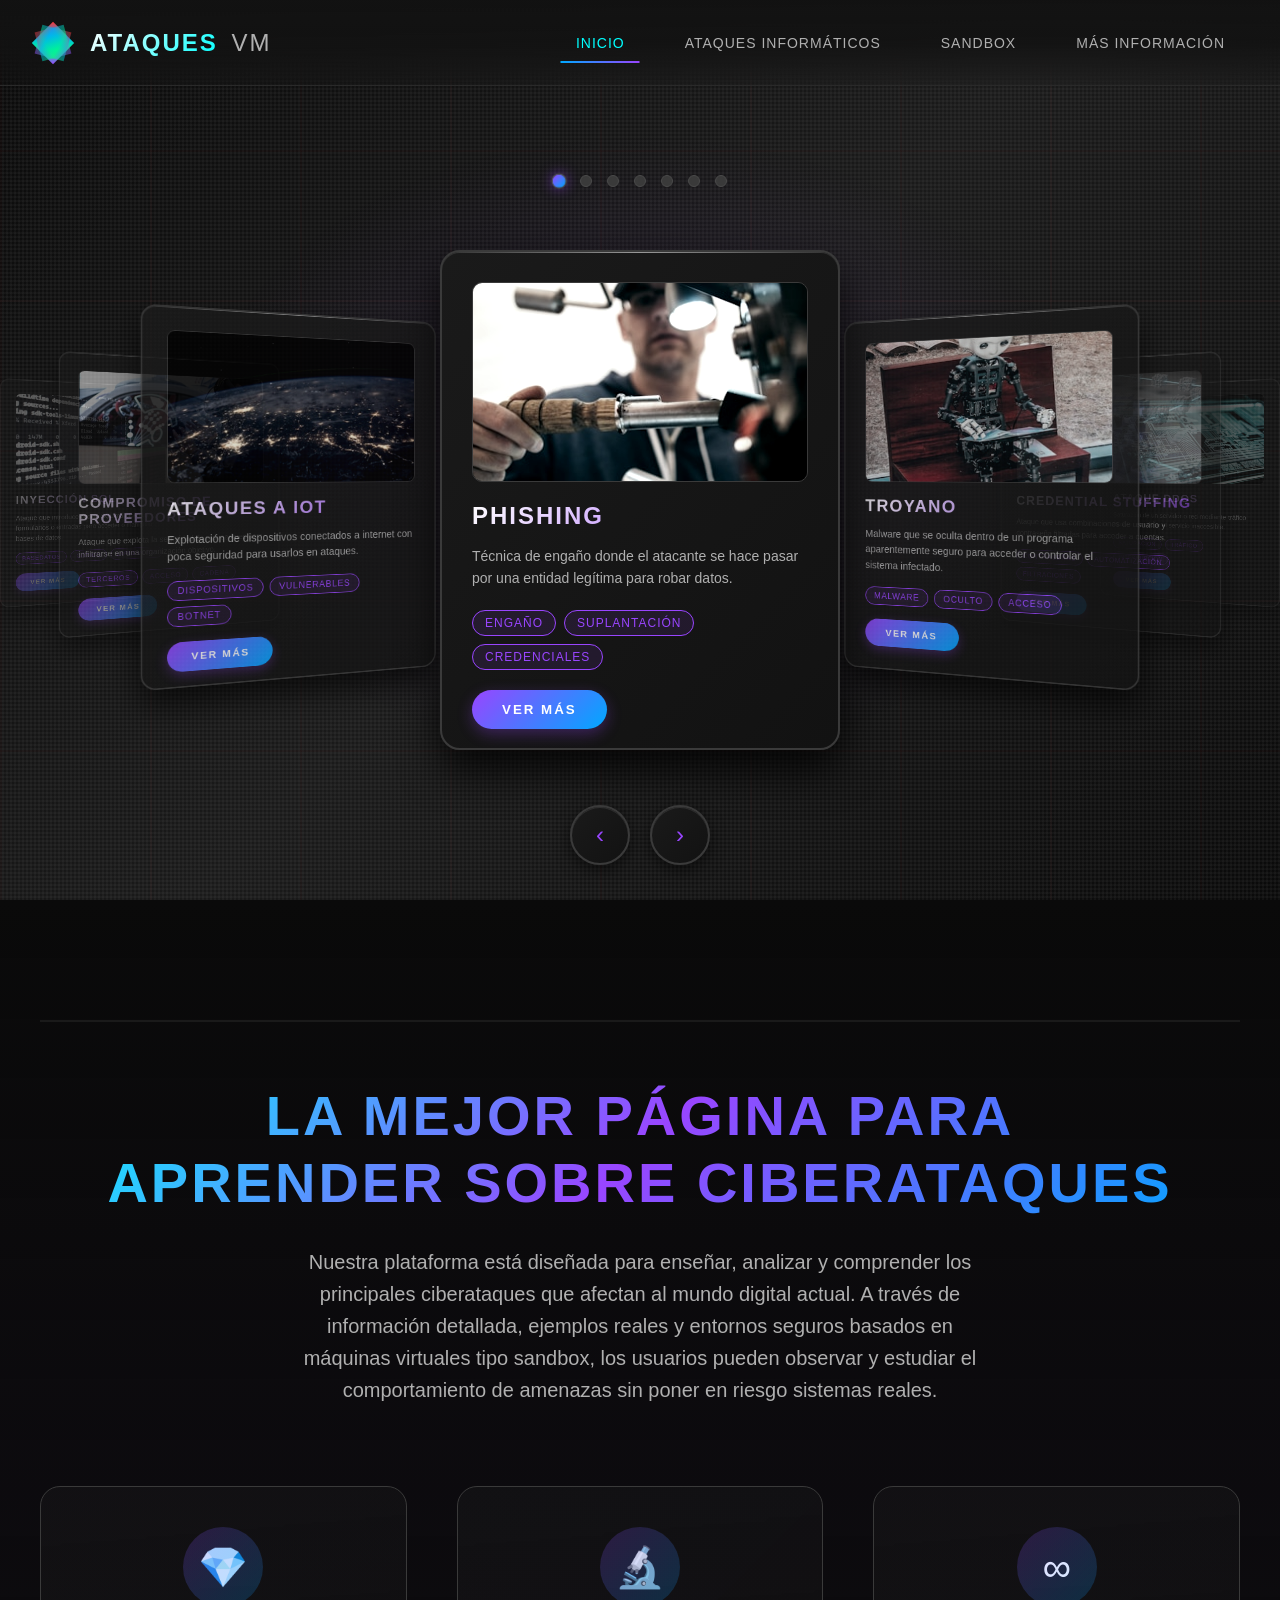
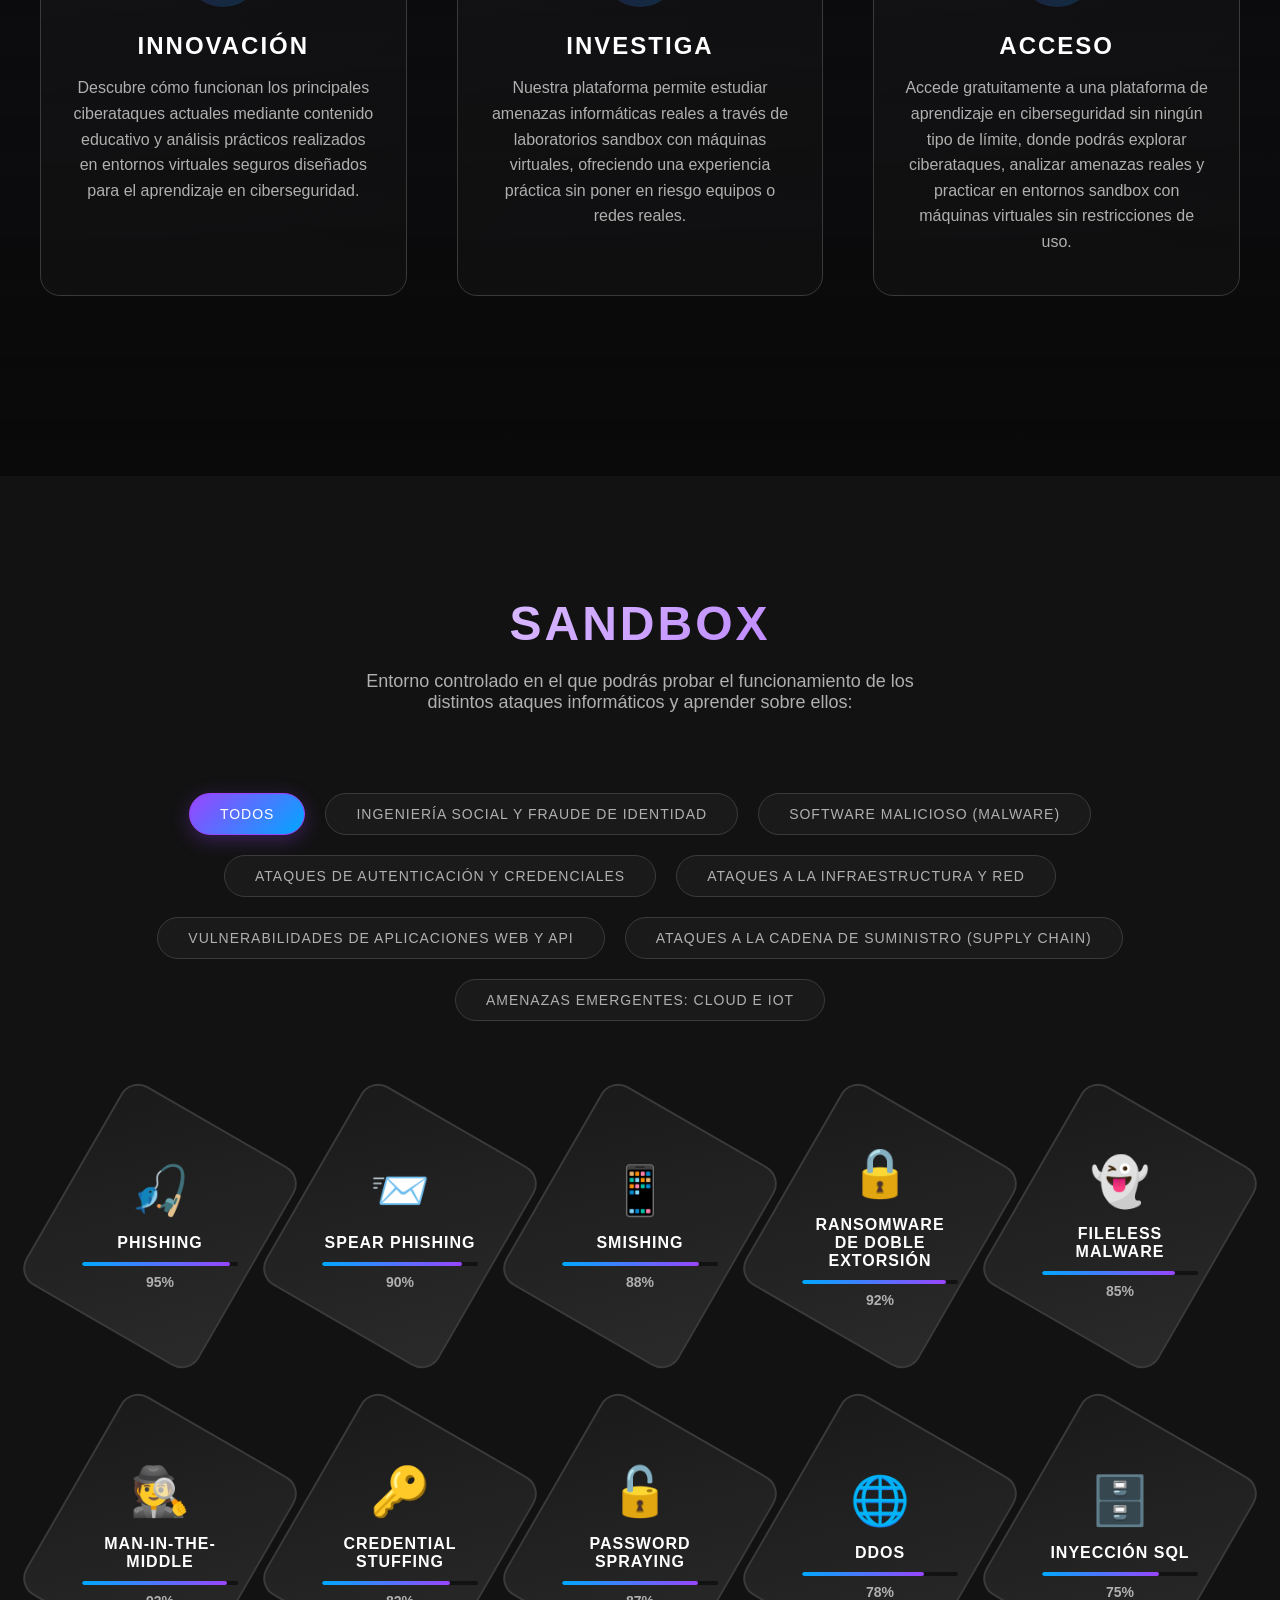
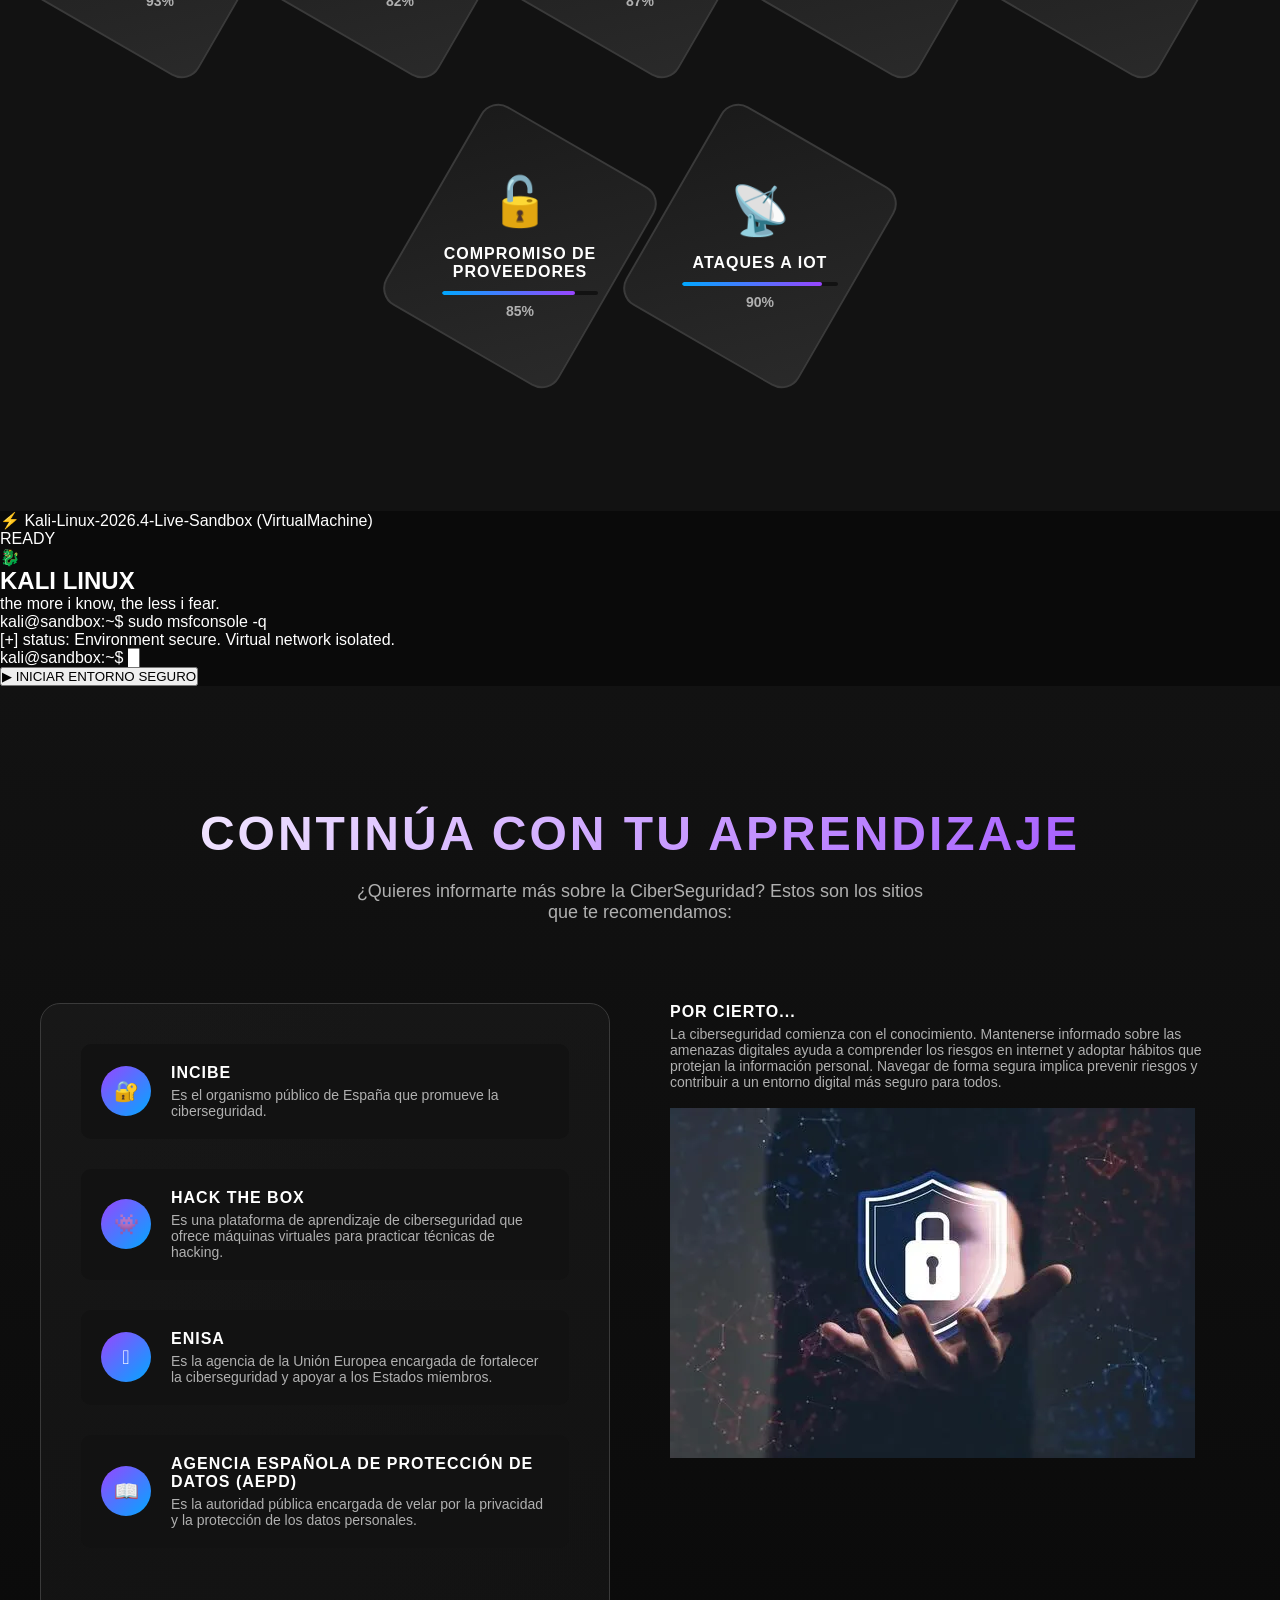
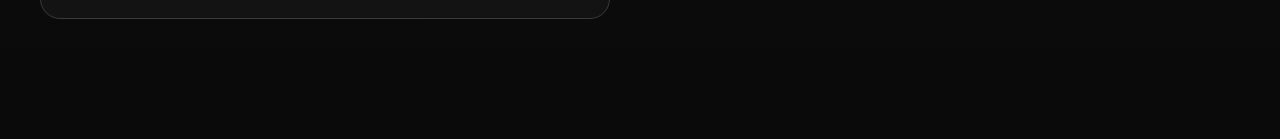
==== commit 218cf494: "Update index.html" ====
--- a/index.html
+++ b/index.html
@@ -1,9 +1,9 @@
 <!DOCTYPE html>
-<html lang="en">
+<html lang="es">
 <head>
     <meta charset="UTF-8">
     <meta name="viewport" content="width=device-width, initial-scale=1.0">
-    <title>Ataques, Virus y Proteccion</title>
+    <title>Ataques, Virus y Protección</title>
     <link rel="stylesheet" href="CSS.css">
 </head>
 <body>
@@ -20,7 +20,7 @@
 
     <header class="header" id="header">
         <nav class="nav-container">
-            <a href="#home" class="logo">
+            <a href="#inicio" class="logo">
                 <div class="logo-icon">
                     <div class="logo-prism">
                         <div class="prism-shape"></div>
@@ -49,16 +49,14 @@
 
     <section class="hero" id="inicio">
         <div class="carousel-container">
-            <div class="carousel" id="carousel">
-            </div>
+            <div class="carousel" id="carousel"></div>
             
             <div class="carousel-controls">
                 <button class="carousel-btn" id="prevBtn">‹</button>
                 <button class="carousel-btn" id="nextBtn">›</button>
             </div>
             
-            <div class="carousel-indicators" id="indicators">
-            </div>
+            <div class="carousel-indicators" id="indicators"></div>
         </div>
     </section>
 
@@ -79,7 +77,7 @@
                     <div class="pillar-icon">💎</div>
                     <h3 class="pillar-title">Innovación</h3>
                     <p class="pillar-description">
-                        Descubre cómo funcionan los principales ciberataques actuales mediante contenido educativo y análisis prácticos realizados en entornos virtuales seguros diseñados para el aprendizaje en ciberseguridad</a>.
+                        Descubre cómo funcionan los principales ciberataques actuales mediante contenido educativo y análisis prácticos realizados en entornos virtuales seguros diseñados para el aprendizaje en ciberseguridad.
                     </p>
                 </div>
                 
@@ -87,7 +85,7 @@
                     <div class="pillar-icon">🔬</div>
                     <h3 class="pillar-title">Investiga</h3>
                     <p class="pillar-description">
-                        Nuestra plataforma permite estudiar amenazas informáticas reales a través de laboratorios sandbox con máquinas virtuales, ofreciendo una experiencia práctica sin poner en riesgo equipos o redes reales</a>.
+                        Nuestra plataforma permite estudiar amenazas informáticas reales a través de laboratorios sandbox con máquinas virtuales, ofreciendo una experiencia práctica sin poner en riesgo equipos o redes reales.
                     </p>
                 </div>
                 
@@ -95,20 +93,20 @@
                     <div class="pillar-icon">∞</div>
                     <h3 class="pillar-title">Acceso</h3>
                     <p class="pillar-description">
-                       Accede gratuitamente a una plataforma de aprendizaje en ciberseguridad sin ningún tipo de límite, donde podrás explorar ciberataques, analizar amenazas reales y practicar en entornos sandbox con máquinas virtuales sin restricciones de uso</a>.
+                       Accede gratuitamente a una plataforma de aprendizaje en ciberseguridad sin ningún tipo de límite, donde podrás explorar ciberataques, analizar amenazas reales y practicar en entornos sandbox con máquinas virtuales sin restricciones de uso.
                     </p>
                 </div>
             </div>
             
-            <div class="philosophy-particles" id="particles">
-            </div>
-        </div>
-    </section>
+            <div class="philosophy-particles" id="particles"></div>
+        </div>
+    </section>
+
     <section class="skills-section" id="sandbox">
         <div class="skills-container">
             <div class="section-header">
                 <h2 class="section-title">Sandbox</h2>
-                <p class="section-subtitle">Entorno controlado en el que podras probas el funcionamiento de los distintos ataques informáticos y aprender sobre ellos:</p>
+                <p class="section-subtitle">Entorno controlado en el que podrás probar el funcionamiento de los distintos ataques informáticos y aprender sobre ellos:</p>
             </div>
             
             <div class="skill-categories">
@@ -122,15 +120,46 @@
                 <div class="category-tab" data-category="FFF">Amenazas Emergentes: Cloud e IoT</div>
             </div>
 
-            <div class="skills-hexagon-grid" id="skillsGrid">
+            <div class="skills-hexagon-grid" id="skillsGrid"></div>
+        </div>
+    </section>
+
+    <section class="vm-workspace-section">
+        <div class="vm-container">
+            <div class="vm-header">
+                <div class="vm-buttons">
+                    <span class="vm-dot close"></span>
+                    <span class="vm-dot minimize"></span>
+                    <span class="vm-dot maximize"></span>
+                </div>
+                <div class="vm-title">⚡ Kali-Linux-2026.4-Live-Sandbox (VirtualMachine)</div>
+                <div class="vm-status">READY</div>
+            </div>
+            
+            <div class="vm-body">
+                <div class="kali-logo-watermark">
+                    <span class="dragon-icon">🐉</span>
+                    <h2>KALI LINUX</h2>
+                    <p class="terminal-text">the more i know, the less i fear.</p>
+                </div>
+                
+                <div class="vm-terminal-overlay">
+                    <p class="line"><span class="prompt">kali@sandbox:~$</span> sudo msfconsole -q</p>
+                    <p class="line">[+] status: Environment secure. Virtual network isolated.</p>
+                    <p class="line"><span class="prompt">kali@sandbox:~$</span> <span class="blink">█</span></p>
+                </div>
+
+                <button class="vm-boot-btn">
+                    <span class="btn-icon">▶</span> INICIAR ENTORNO SEGURO
+                </button>
             </div>
         </div>
     </section>
 
     <section class="contact-section" id="info">
         <div class="section-header">
-            <h2 class="section-title">Continua con tu aprendizaje</h2>
-            <p class="section-subtitle">Quieres informarte más sobre la CiberSeguridad?. Estos son los sitios que te recomendamos</p>
+            <h2 class="section-title">Continúa con tu aprendizaje</h2>
+            <p class="section-subtitle">¿Quieres informarte más sobre la CiberSeguridad? Estos son los sitios que te recomendamos:</p>
         </div>
         
         <div class="contact-container">
@@ -154,8 +183,8 @@
                 <a href="https://www.enisa.europa.eu/" target="_blank" class="info-item">
                     <div class="info-icon">🫆</div>
                     <div class="info-text">
-                        <h4>Cybersecurity and Infrastructure Security Agency (ENISA)</h4>
-                        <p>Es la agencia de la Unión Europea encargada de fortalecer la ciberseguridad y apoyar a los Estados miembros en la protección digital.</p>
+                        <h4>ENISA</h4>
+                        <p>Es la agencia de la Unión Europea encargada de fortalecer la ciberseguridad y apoyar a los Estados miembros.</p>
                     </div>
                 </a>
                 
@@ -163,21 +192,22 @@
                     <div class="info-icon">📖</div>
                     <div class="info-text">
                         <h4>Agencia Española de Protección de Datos (AEPD)</h4>
-                        <p>Es la autoridad pública independiente en España encargada de velar por la privacidad y la protección de los datos personales de las personas y garantizar el cumplimiento de la normativa de protección de datos.</p>
-                    </div>
-                </a>
-            </div>
-            
-            <form class="contact-form" id="contactForm">
-                    <div class="info-text">
-                        <h4>Por cierto...</h4>                       
-                        <p>La ciberseguridad comienza con el conocimiento. Mantenerse informado sobre las amenazas digitales ayuda a comprender los riesgos en internet y adoptar hábitos que protejan la información personal. Navegar de forma segura implica prevenir riesgos y contribuir a un entorno digital más seguro para todos.</p>
-                       <br></br>
-                       <img src="images/security2.png" alt="Ataque">
-                    </div>
-            </form>
-        </div>
-    </section>
-<script src="JS.js"></script>
+                        <p>Es la autoridad pública encargada de velar por la privacidad y la protección de los datos personales.</p>
+                    </div>
+                </a>
+            </div>
+            
+            <div class="contact-form-info">
+                <div class="info-text">
+                    <h4>Por cierto...</h4>                       
+                    <p>La ciberseguridad comienza con el conocimiento. Mantenerse informado sobre las amenazas digitales ayuda a comprender los riesgos en internet y adoptar hábitos que protejan la información personal. Navegar de forma segura implica prevenir riesgos y contribuir a un entorno digital más seguro para todos.</p>
+                    <br>
+                    <img src="images/security2.png" alt="Ataque">
+                </div>
+            </div>
+        </div>
+    </section>
+
+    <script src="JS.js"></script>
 </body>
-</html>+</html>
